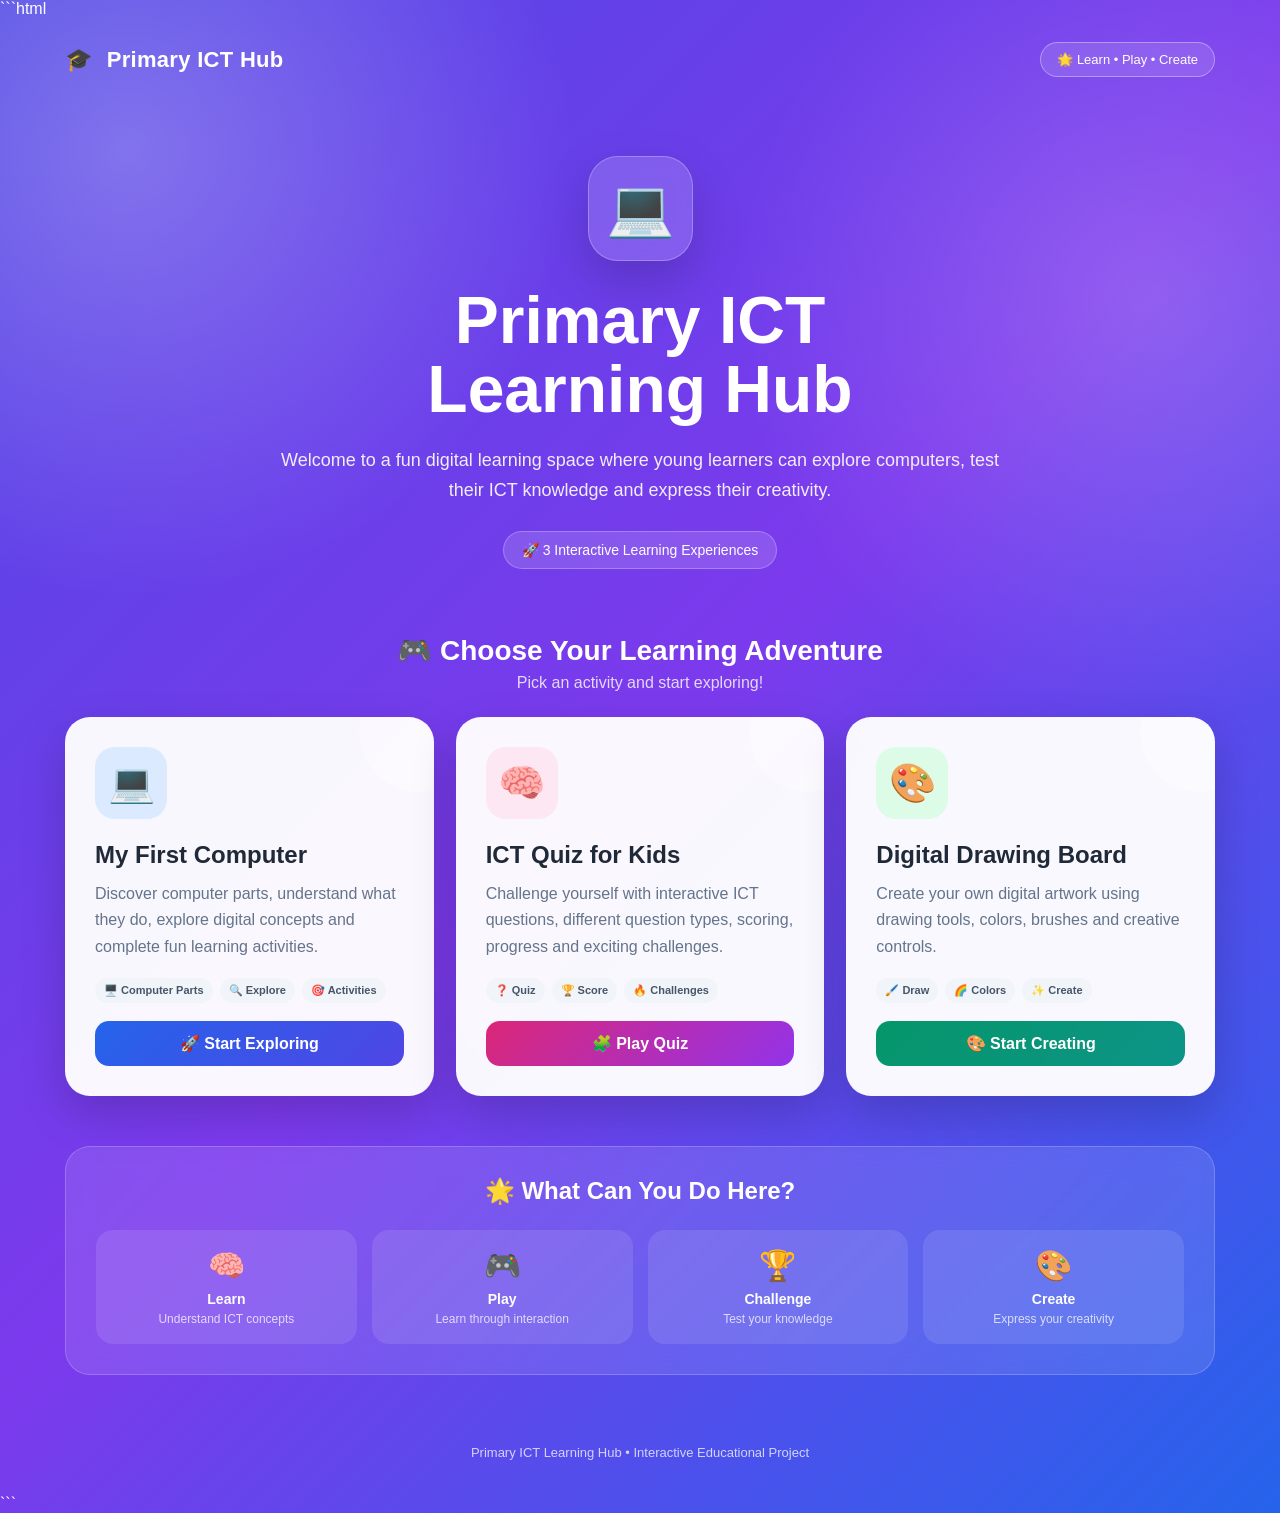
==== index.html @ 6052d78e "Add files via upload" ====
```html
<!DOCTYPE html>
<html lang="en">
<head>
    <meta charset="UTF-8">
    <meta name="viewport" content="width=device-width, initial-scale=1.0">

    <title>Primary ICT Learning Hub</title>

    <style>
        * {
            margin: 0;
            padding: 0;
            box-sizing: border-box;
        }

        body {
            font-family: "Segoe UI", Arial, sans-serif;
            min-height: 100vh;
            background:
                radial-gradient(circle at 10% 10%, rgba(255,255,255,.25), transparent 25%),
                radial-gradient(circle at 90% 20%, rgba(255,255,255,.18), transparent 25%),
                linear-gradient(135deg, #4f46e5, #7c3aed, #2563eb);
            color: #fff;
            overflow-x: hidden;
        }

        .container {
            width: min(1150px, 92%);
            margin: auto;
        }

        /* NAVBAR */

        nav {
            display: flex;
            justify-content: space-between;
            align-items: center;
            padding: 24px 0;
        }

        .logo {
            font-size: 22px;
            font-weight: 800;
            letter-spacing: .3px;
        }

        .logo span {
            margin-right: 8px;
        }

        .nav-badge {
            padding: 9px 16px;
            border: 1px solid rgba(255,255,255,.35);
            background: rgba(255,255,255,.12);
            border-radius: 30px;
            font-size: 13px;
            backdrop-filter: blur(10px);
        }

        /* HERO */

        .hero {
            text-align: center;
            padding: 55px 0 45px;
        }

        .hero-icon {
            width: 105px;
            height: 105px;
            margin: auto;
            display: flex;
            align-items: center;
            justify-content: center;
            border-radius: 30px;
            font-size: 55px;
            background: rgba(255,255,255,.16);
            border: 1px solid rgba(255,255,255,.25);
            box-shadow: 0 20px 50px rgba(0,0,0,.18);
            backdrop-filter: blur(10px);
        }

        h1 {
            margin-top: 25px;
            font-size: clamp(38px, 6vw, 66px);
            line-height: 1.05;
            font-weight: 900;
        }

        .hero p {
            max-width: 720px;
            margin: 20px auto 0;
            font-size: 18px;
            line-height: 1.7;
            color: rgba(255,255,255,.9);
        }

        .hero-tag {
            display: inline-block;
            margin-top: 25px;
            padding: 10px 18px;
            border-radius: 30px;
            background: rgba(255,255,255,.14);
            border: 1px solid rgba(255,255,255,.25);
            font-size: 14px;
        }

        /* PROJECTS */

        .section-title {
            text-align: center;
            margin: 20px 0 25px;
        }

        .section-title h2 {
            font-size: 28px;
        }

        .section-title p {
            margin-top: 7px;
            opacity: .8;
        }

        .projects {
            display: grid;
            grid-template-columns: repeat(3, 1fr);
            gap: 22px;
            padding-bottom: 35px;
        }

        .card {
            position: relative;
            overflow: hidden;
            background: rgba(255,255,255,.96);
            color: #1f2937;
            border-radius: 25px;
            padding: 30px;
            min-height: 360px;
            display: flex;
            flex-direction: column;
            box-shadow: 0 18px 45px rgba(0,0,0,.18);
            transition: transform .25s ease, box-shadow .25s ease;
        }

        .card:hover {
            transform: translateY(-10px);
            box-shadow: 0 28px 55px rgba(0,0,0,.25);
        }

        .card::after {
            content: "";
            position: absolute;
            width: 120px;
            height: 120px;
            border-radius: 50%;
            right: -45px;
            top: -45px;
            background: rgba(255,255,255,.25);
        }

        .card-icon {
            width: 72px;
            height: 72px;
            border-radius: 20px;
            display: flex;
            align-items: center;
            justify-content: center;
            font-size: 38px;
            margin-bottom: 22px;
        }

        .computer .card-icon {
            background: #dbeafe;
        }

        .quiz .card-icon {
            background: #fce7f3;
        }

        .drawing .card-icon {
            background: #dcfce7;
        }

        .card h3 {
            font-size: 24px;
            margin-bottom: 12px;
        }

        .card p {
            color: #64748b;
            line-height: 1.65;
            flex-grow: 1;
        }

        .features {
            display: flex;
            flex-wrap: wrap;
            gap: 7px;
            margin: 18px 0;
        }

        .feature {
            font-size: 11px;
            padding: 6px 9px;
            border-radius: 20px;
            background: #f1f5f9;
            color: #475569;
            font-weight: 600;
        }

        .start-btn {
            display: block;
            text-align: center;
            text-decoration: none;
            color: white;
            padding: 13px 18px;
            border-radius: 14px;
            font-weight: 800;
            transition: .2s;
        }

        .start-btn:hover {
            transform: scale(1.02);
            filter: brightness(.94);
        }

        .computer .start-btn {
            background: linear-gradient(135deg, #2563eb, #4f46e5);
        }

        .quiz .start-btn {
            background: linear-gradient(135deg, #db2777, #9333ea);
        }

        .drawing .start-btn {
            background: linear-gradient(135deg, #059669, #0d9488);
        }

        /* LEARNING FEATURES */

        .learning {
            margin: 15px 0 45px;
            padding: 30px;
            border-radius: 25px;
            background: rgba(255,255,255,.11);
            border: 1px solid rgba(255,255,255,.2);
            backdrop-filter: blur(12px);
        }

        .learning h2 {
            text-align: center;
            margin-bottom: 25px;
        }

        .learning-grid {
            display: grid;
            grid-template-columns: repeat(4, 1fr);
            gap: 15px;
        }

        .learning-item {
            text-align: center;
            padding: 18px 12px;
            border-radius: 17px;
            background: rgba(255,255,255,.1);
        }

        .learning-item .icon {
            font-size: 30px;
            margin-bottom: 8px;
        }

        .learning-item strong {
            display: block;
            font-size: 14px;
        }

        .learning-item span {
            display: block;
            margin-top: 5px;
            font-size: 12px;
            opacity: .75;
        }

        /* FOOTER */

        footer {
            text-align: center;
            padding: 25px 0 35px;
            font-size: 13px;
            color: rgba(255,255,255,.75);
        }

        /* RESPONSIVE */

        @media (max-width: 900px) {
            .projects {
                grid-template-columns: 1fr 1fr;
            }

            .learning-grid {
                grid-template-columns: 1fr 1fr;
            }
        }

        @media (max-width: 600px) {
            nav {
                padding-top: 18px;
            }

            .nav-badge {
                display: none;
            }

            .hero {
                padding-top: 35px;
            }

            .projects {
                grid-template-columns: 1fr;
            }

            .learning-grid {
                grid-template-columns: 1fr 1fr;
            }

            .card {
                min-height: 330px;
            }
        }
    </style>
</head>

<body>

<div class="container">

    <!-- NAVBAR -->
    <nav>
        <div class="logo">
            <span>🎓</span> Primary ICT Hub
        </div>

        <div class="nav-badge">
            🌟 Learn • Play • Create
        </div>
    </nav>


    <!-- HERO -->
    <section class="hero">

        <div class="hero-icon">
            💻
        </div>

        <h1>
            Primary ICT<br>
            Learning Hub
        </h1>

        <p>
            Welcome to a fun digital learning space where
            young learners can explore computers, test their ICT
            knowledge and express their creativity.
        </p>

        <div class="hero-tag">
            🚀 3 Interactive Learning Experiences
        </div>

    </section>


    <!-- PROJECT SECTION -->
    <section>

        <div class="section-title">
            <h2>🎮 Choose Your Learning Adventure</h2>
            <p>Pick an activity and start exploring!</p>
        </div>


        <div class="projects">

            <!-- COMPUTER -->
            <div class="card computer">

                <div class="card-icon">
                    💻
                </div>

                <h3>My First Computer</h3>

                <p>
                    Discover computer parts, understand what they do,
                    explore digital concepts and complete fun learning
                    activities.
                </p>

                <div class="features">
                    <span class="feature">🖥️ Computer Parts</span>
                    <span class="feature">🔍 Explore</span>
                    <span class="feature">🎯 Activities</span>
                </div>

                <a
                    class="start-btn"
                    href="./01_My_First_Computer/index.html">
                    🚀 Start Exploring
                </a>

            </div>


            <!-- QUIZ -->
            <div class="card quiz">

                <div class="card-icon">
                    🧠
                </div>

                <h3>ICT Quiz for Kids</h3>

                <p>
                    Challenge yourself with interactive ICT questions,
                    different question types, scoring, progress and
                    exciting challenges.
                </p>

                <div class="features">
                    <span class="feature">❓ Quiz</span>
                    <span class="feature">🏆 Score</span>
                    <span class="feature">🔥 Challenges</span>
                </div>

                <a
                    class="start-btn"
                    href="./02_ICT_Quiz_for_Kids/index.html">
                    🧩 Play Quiz
                </a>

            </div>


            <!-- DRAWING -->
            <div class="card drawing">

                <div class="card-icon">
                    🎨
                </div>

                <h3>Digital Drawing Board</h3>

                <p>
                    Create your own digital artwork using drawing tools,
                    colors, brushes and creative controls.
                </p>

                <div class="features">
                    <span class="feature">🖌️ Draw</span>
                    <span class="feature">🌈 Colors</span>
                    <span class="feature">✨ Create</span>
                </div>

                <a
                    class="start-btn"
                    href="./03_Digital_Drawing_Board/index.html">
                    🎨 Start Creating
                </a>

            </div>

        </div>

    </section>


    <!-- LEARNING FEATURES -->
    <section class="learning">

        <h2>🌟 What Can You Do Here?</h2>

        <div class="learning-grid">

            <div class="learning-item">
                <div class="icon">🧠</div>
                <strong>Learn</strong>
                <span>Understand ICT concepts</span>
            </div>

            <div class="learning-item">
                <div class="icon">🎮</div>
                <strong>Play</strong>
                <span>Learn through interaction</span>
            </div>

            <div class="learning-item">
                <div class="icon">🏆</div>
                <strong>Challenge</strong>
                <span>Test your knowledge</span>
            </div>

            <div class="learning-item">
                <div class="icon">🎨</div>
                <strong>Create</strong>
                <span>Express your creativity</span>
            </div>

        </div>

    </section>


    <!-- FOOTER -->
    <footer>
        <p>
            Primary ICT Learning Hub
            • Interactive Educational Project
        </p>
    </footer>

</div>

</body>
</html>
```
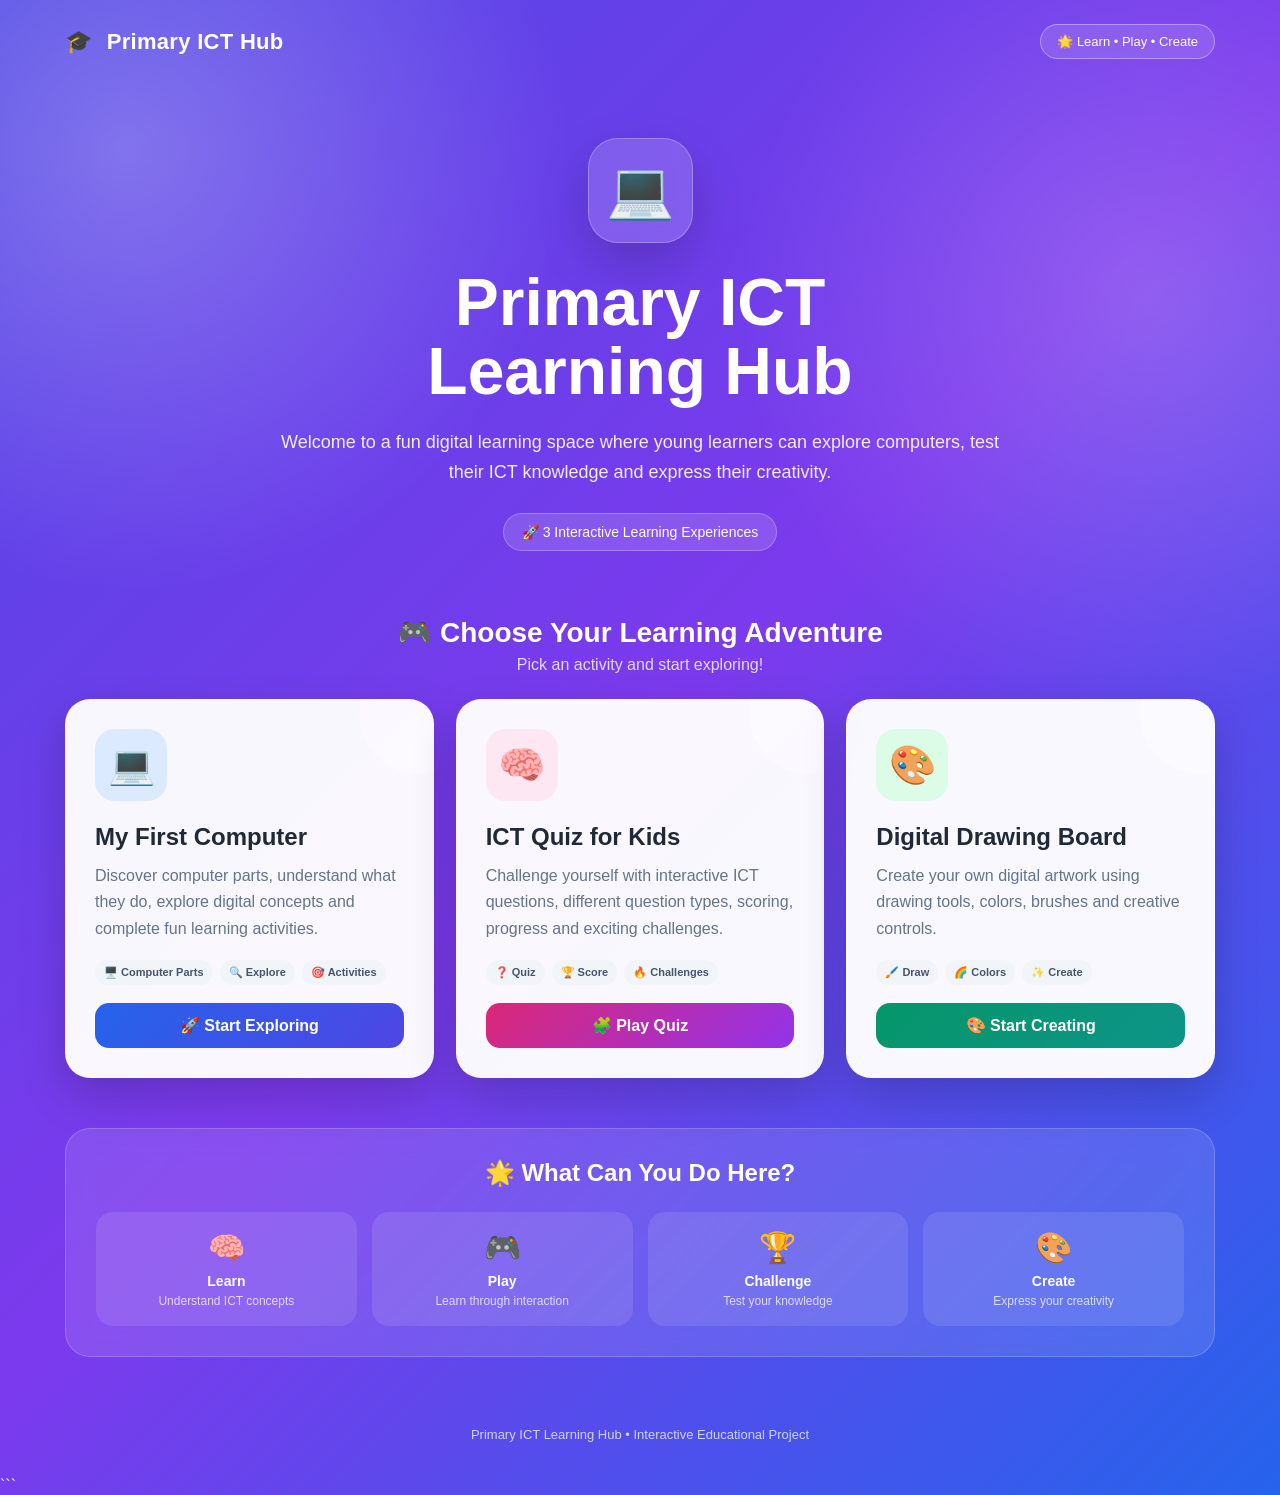
==== commit c29e73cb: "Update index.html" ====
--- a/index.html
+++ b/index.html
@@ -1,4 +1,4 @@
-```html
+
 <!DOCTYPE html>
 <html lang="en">
 <head>
